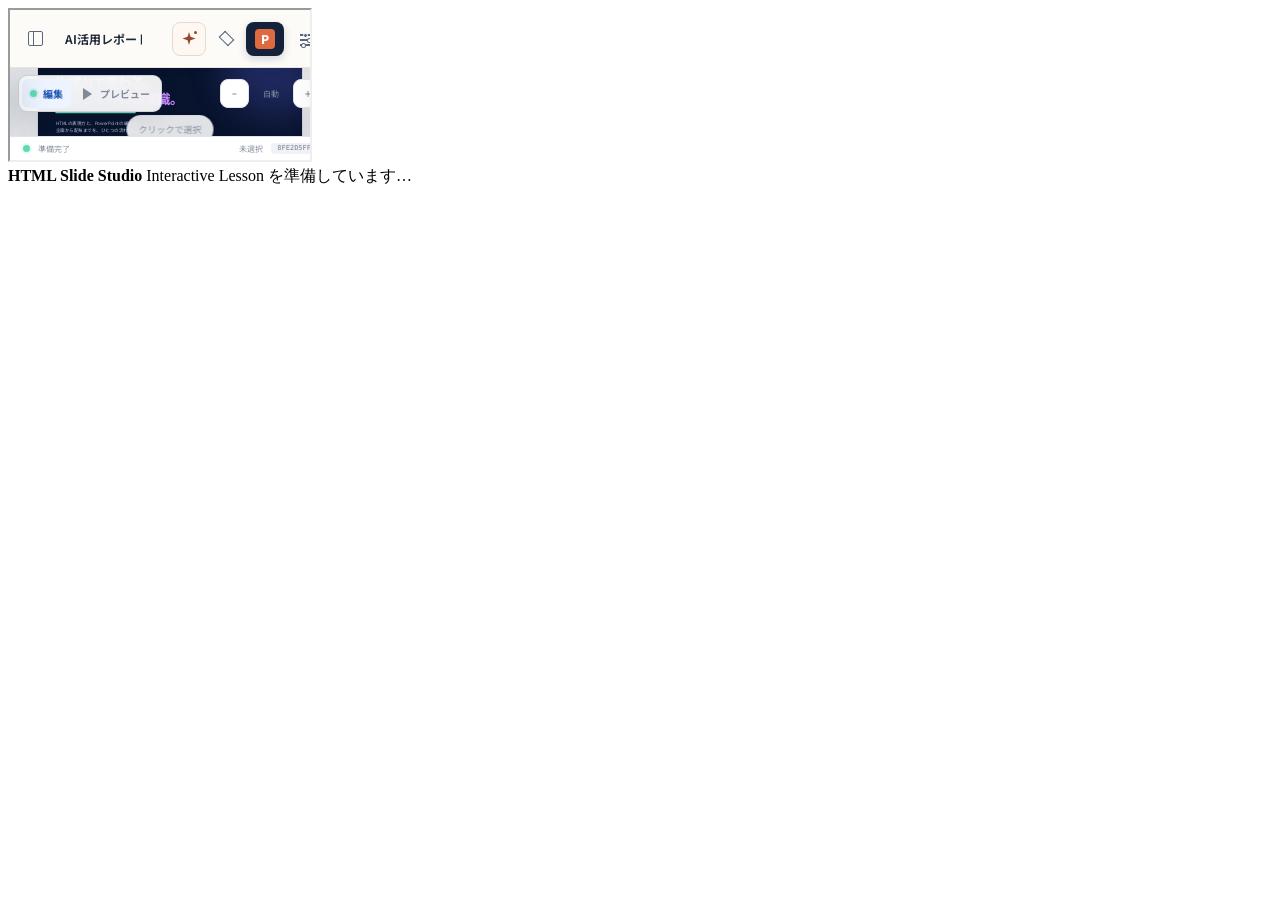
==== interactive-studio.html @ 7f7a4d4a "Add interactive Studio entrypoint" ====
<!doctype html>
<html lang="ja">
<head>
  <meta charset="utf-8">
  <meta name="viewport" content="width=device-width,initial-scale=1,viewport-fit=cover">
  <meta name="theme-color" content="#15213a">
  <title>HTML Slide Studio｜Interactive Lesson Prototype</title>
  <link rel="stylesheet" href="interactive-studio.css">
</head>
<body>
  <div class="interactive-shell">
    <iframe id="studioHost" src="./index.html" title="HTML Slide Studio Interactive" allow="clipboard-read; clipboard-write"></iframe>
    <div class="boot-card" id="bootCard" role="status" aria-live="polite">
      <strong>HTML Slide Studio</strong>
      <span>Interactive Lesson を準備しています…</span>
    </div>
  </div>
  <script src="interactive-studio-runtime.js"></script>
</body>
</html>
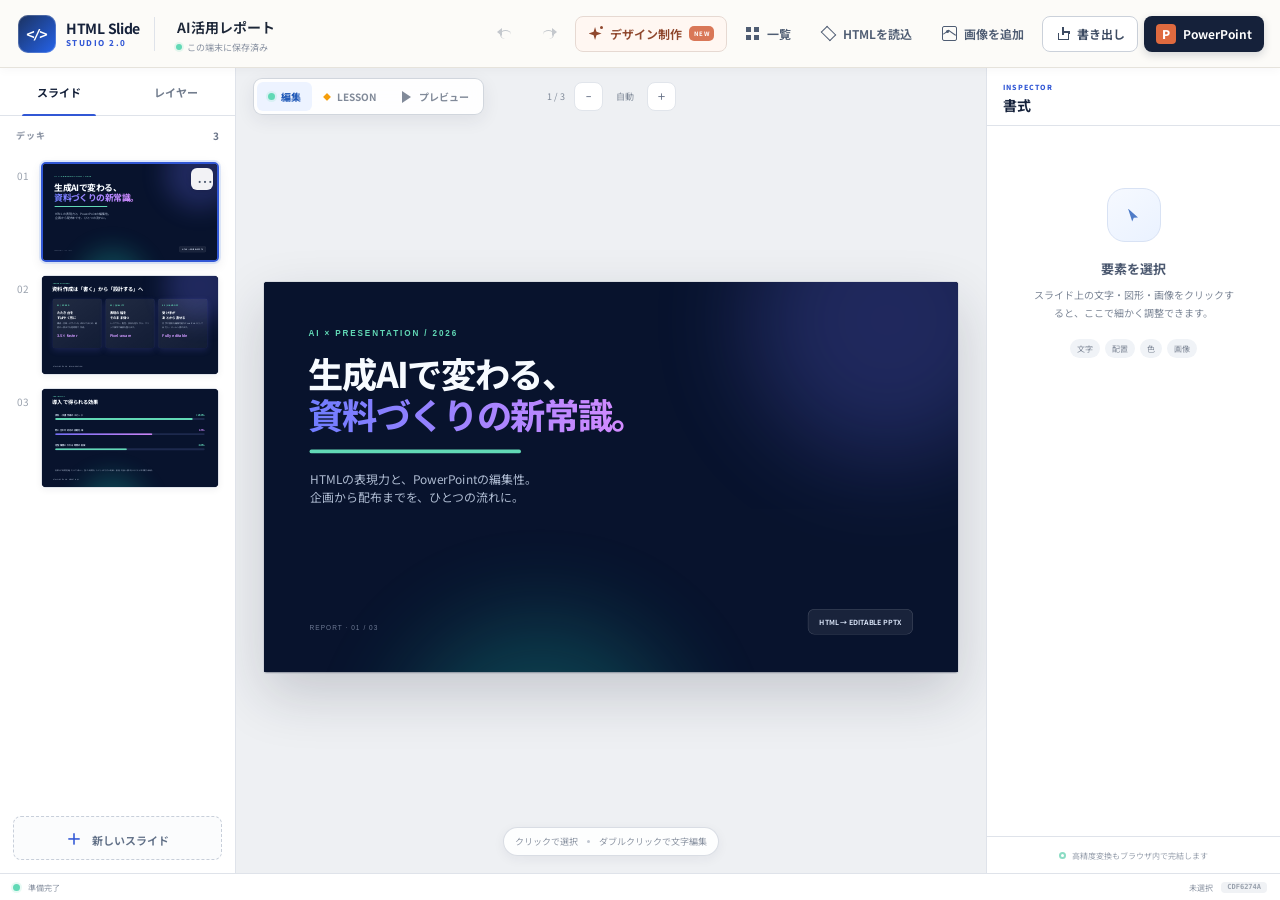
==== commit 1d89b53a: "Start Studio after lesson runtime is ready" ====
--- a/interactive-studio.html
+++ b/interactive-studio.html
@@ -9,12 +9,13 @@
 </head>
 <body>
   <div class="interactive-shell">
-    <iframe id="studioHost" src="./index.html" title="HTML Slide Studio Interactive" allow="clipboard-read; clipboard-write"></iframe>
+    <iframe id="studioHost" src="about:blank" title="HTML Slide Studio Interactive" allow="clipboard-read; clipboard-write"></iframe>
     <div class="boot-card" id="bootCard" role="status" aria-live="polite">
       <strong>HTML Slide Studio</strong>
       <span>Interactive Lesson を準備しています…</span>
     </div>
   </div>
   <script src="interactive-studio-runtime.js"></script>
+  <script>document.getElementById('studioHost').src='./index.html';</script>
 </body>
 </html>
--- a/interactive-studio.css
+++ b/interactive-studio.css
@@ -0,0 +1,7 @@
+*{box-sizing:border-box}
+html,body{margin:0;width:100%;height:100%;overflow:hidden;background:#101522;font-family:-apple-system,BlinkMacSystemFont,"Segoe UI","Noto Sans JP",sans-serif}
+.interactive-shell{position:relative;width:100%;height:100%}
+#studioHost{display:block;width:100%;height:100%;border:0;background:#fff}
+.boot-card{position:absolute;left:50%;top:50%;transform:translate(-50%,-50%);display:grid;gap:7px;min-width:280px;padding:22px 26px;border:1px solid rgba(255,255,255,.15);border-radius:18px;background:rgba(15,23,42,.94);box-shadow:0 24px 70px rgba(0,0,0,.35);color:#fff;text-align:center;transition:opacity .2s ease,visibility .2s ease;z-index:20}
+.boot-card strong{font-size:18px}.boot-card span{font-size:13px;color:#cbd5e1}
+.boot-card.is-ready{opacity:0;visibility:hidden;pointer-events:none}
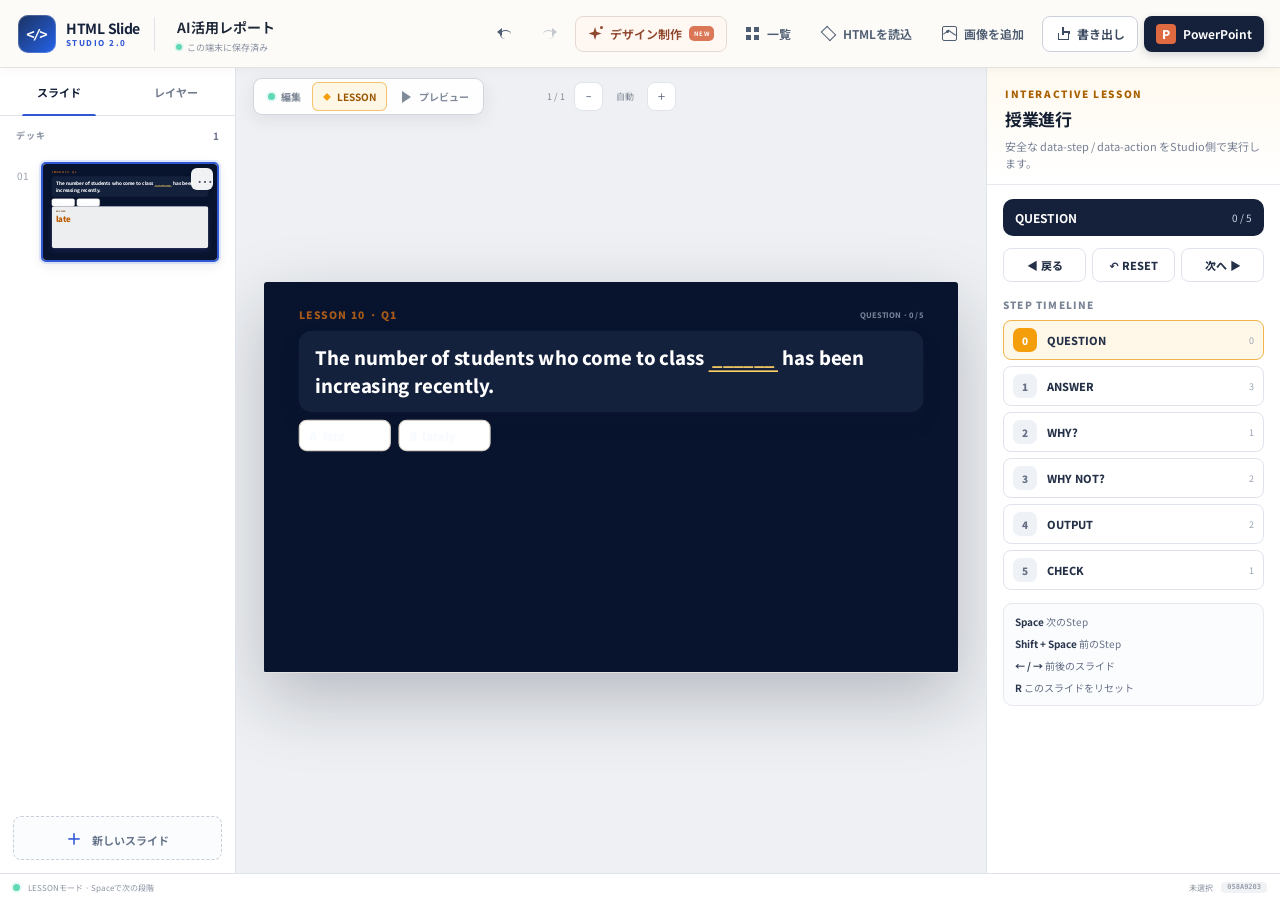
==== commit 38ad5aac: "Auto-load Q1 demo in interactive Studio preview" ====
--- a/interactive-studio.html
+++ b/interactive-studio.html
@@ -15,7 +15,58 @@
       <span>Interactive Lesson を準備しています…</span>
     </div>
   </div>
+
+  <template id="demoLesson">
+<style>
+:root{--navy:#14213d;--ink:#1d2433;--orange:#f6a547;--line:#e8dfd0;--red:#b44343}
+*{box-sizing:border-box}html,body{margin:0;width:1280px;height:720px;overflow:hidden;background:#ede6dc;color:var(--ink);font-family:"Noto Sans JP",system-ui,sans-serif}
+.slide{position:relative;width:1280px;height:720px;overflow:hidden;padding:46px 64px 40px;background:radial-gradient(circle at 1110px 85px,rgba(246,165,71,.22),transparent 230px),radial-gradient(circle at 105px 650px,rgba(142,202,230,.25),transparent 250px),linear-gradient(135deg,#fffdf8,#f7efe5)}
+.top{display:flex;align-items:center;justify-content:space-between}.qno{font-size:19px;font-weight:900;letter-spacing:.12em;color:#a85b18}.progress{font-size:14px;font-weight:800;color:#768198}
+.question-block{margin-top:17px}.question{background:var(--navy);color:white;border-radius:24px;padding:25px 30px;font-size:34px;line-height:1.42;font-weight:800;box-shadow:0 18px 36px rgba(20,33,61,.16)}
+.answer-slot{display:inline-block;min-width:128px;text-align:center;color:#ffd166;border-bottom:3px solid #ffd166}.choices{display:flex;gap:14px;margin-top:14px}.choice{min-width:170px;padding:11px 17px;border:2px solid #d8d1c5;border-radius:15px;background:#fff;font-size:22px;font-weight:900}.choice.correct{border-color:#e79736;background:#fff4df;color:#a65500}
+.content{position:absolute;left:64px;right:64px;top:310px;height:310px}body:not(.studio-preview) .content .card[data-step]{display:none}body:not(.studio-preview) .content .card[data-step="1"]{display:block}.card{position:absolute;inset:0;border:1px solid var(--line);border-radius:22px;background:rgba(255,255,255,.93);padding:23px 27px;box-shadow:0 14px 34px rgba(82,58,26,.08)}.label{font-size:15px;font-weight:900;letter-spacing:.16em;color:#8d6034}.answer-word{font-size:58px;font-weight:950;color:#bd5b00;margin-top:8px}.why-grid{display:grid;grid-template-columns:1fr 1fr;gap:18px;margin-top:14px}.mini{padding:16px 18px;border-radius:16px;background:#f7f3ec}.mini strong{display:block;font-size:25px;color:var(--navy);margin-bottom:6px}.mini p{margin:0;font-size:19px;line-height:1.5}.evidence{margin-top:14px;font-size:22px;font-weight:800}.wrong{border-left:7px solid var(--red)}.wrong .label{color:var(--red)}.output{text-align:center;display:grid;place-items:center}.output .jp{font-size:34px;line-height:1.5;font-weight:900;color:var(--navy);max-width:900px}.output small{font-size:18px;color:#7a8497;font-weight:800}.check{display:flex;flex-direction:column;justify-content:center}.english{font-size:32px;line-height:1.5;font-weight:900;color:var(--navy)}.english b{color:#bd5b00}.speak{align-self:flex-start;margin-top:18px;border:0;border-radius:999px;background:var(--navy);color:white;padding:12px 20px;font-size:18px;font-weight:900}.controller{display:none!important}
+</style>
+<section class="slide" data-slide data-title="LESSON 10 Q1" data-question-id="L10-Q01" data-step0-label="QUESTION">
+  <div class="top"><div class="qno">LESSON 10 · Q1</div><div class="progress" data-lesson-progress>QUESTION · 0 / 5</div></div>
+  <div class="question-block" id="q1QuestionBlock">
+    <div class="question">The number of students who come to class <span class="answer-slot" id="q1AnswerSlot">______</span> has been increasing <span id="q1Recently">recently</span>.</div>
+    <div class="choices"><div class="choice" id="q1LateChoice">A&nbsp;&nbsp;late</div><div class="choice">B&nbsp;&nbsp;lately</div></div>
+  </div>
+  <span class="controller" data-step="1" data-step-label="ANSWER" data-action="replace" data-target="#q1AnswerSlot" data-value="late"></span>
+  <span class="controller" data-step="1" data-action="highlight" data-target="#q1LateChoice"></span>
+  <span class="controller" data-step="3" data-step-label="WHY NOT?" data-action="highlight" data-target="#q1Recently"></span>
+  <span class="controller" data-step="4" data-step-label="OUTPUT" data-action="hide" data-target="#q1QuestionBlock"></span>
+  <div class="content" data-step-scope="exclusive">
+    <article class="card" data-step="1" data-step-label="ANSWER" data-action="reveal"><div class="label">ANSWER</div><div class="answer-word">late</div></article>
+    <article class="card" data-step="2" data-step-label="WHY?" data-action="reveal"><div class="label">WHY?</div><div class="why-grid"><div class="mini"><strong>late</strong><p>「遅れて」— come to class を説明する副詞。</p></div><div class="mini"><strong>lately</strong><p>「最近」— 時を表す副詞。</p></div></div><div class="evidence">ここでは <b>come to class late</b> ＝「授業に遅れて来る」</div></article>
+    <article class="card wrong" data-step="3" data-action="reveal"><div class="label">WHY NOT?</div><div class="why-grid"><div class="mini"><strong>lately ×</strong><p>lately は「最近」。ここで必要なのは「遅れて来る」の意味。</p></div><div class="mini"><strong>recently</strong><p>文末にすでに「最近」を表す語がある。</p></div></div><div class="evidence">lately と recently の意味を混同しない。</div></article>
+    <article class="card output" data-step="4" data-action="reveal"><div><div class="label">OUTPUT</div><div class="jp">授業に遅れて来る生徒の数が、最近増えている。</div><small>英語を見ずに言ってみよう。</small></div></article>
+    <article class="card check" data-step="5" data-step-label="CHECK" data-action="reveal"><div class="label">CHECK</div><div class="english">The number of students who come to class <b>late</b> has been increasing recently.</div><button class="speak" type="button" data-action="speak" data-speak="The number of students who come to class late has been increasing recently." data-speak-lang="en-US" data-speak-rate="0.9">🔊 英文を再生</button></article>
+  </div>
+</section>
+  </template>
+
   <script src="interactive-studio-runtime.js"></script>
-  <script>document.getElementById('studioHost').src='./index.html';</script>
+  <script>
+  (()=>{
+    const host=document.getElementById('studioHost');
+    const tpl=document.getElementById('demoLesson');
+    let loaded=false;
+    function autoLoadDemo(){
+      if(loaded)return;
+      const d=host.contentDocument;
+      const input=d?.getElementById('htmlInput');
+      const apply=d?.getElementById('applyHtmlBtn');
+      const lesson=d?.getElementById('lessonModeBtn');
+      if(!input||!apply||!lesson){setTimeout(autoLoadDemo,100);return;}
+      loaded=true;
+      input.value=tpl.innerHTML.trim();
+      apply.click();
+      setTimeout(()=>d.getElementById('lessonModeBtn')?.click(),350);
+    }
+    host.addEventListener('load',()=>setTimeout(autoLoadDemo,120));
+    host.src='./index.html';
+  })();
+  </script>
 </body>
 </html>
